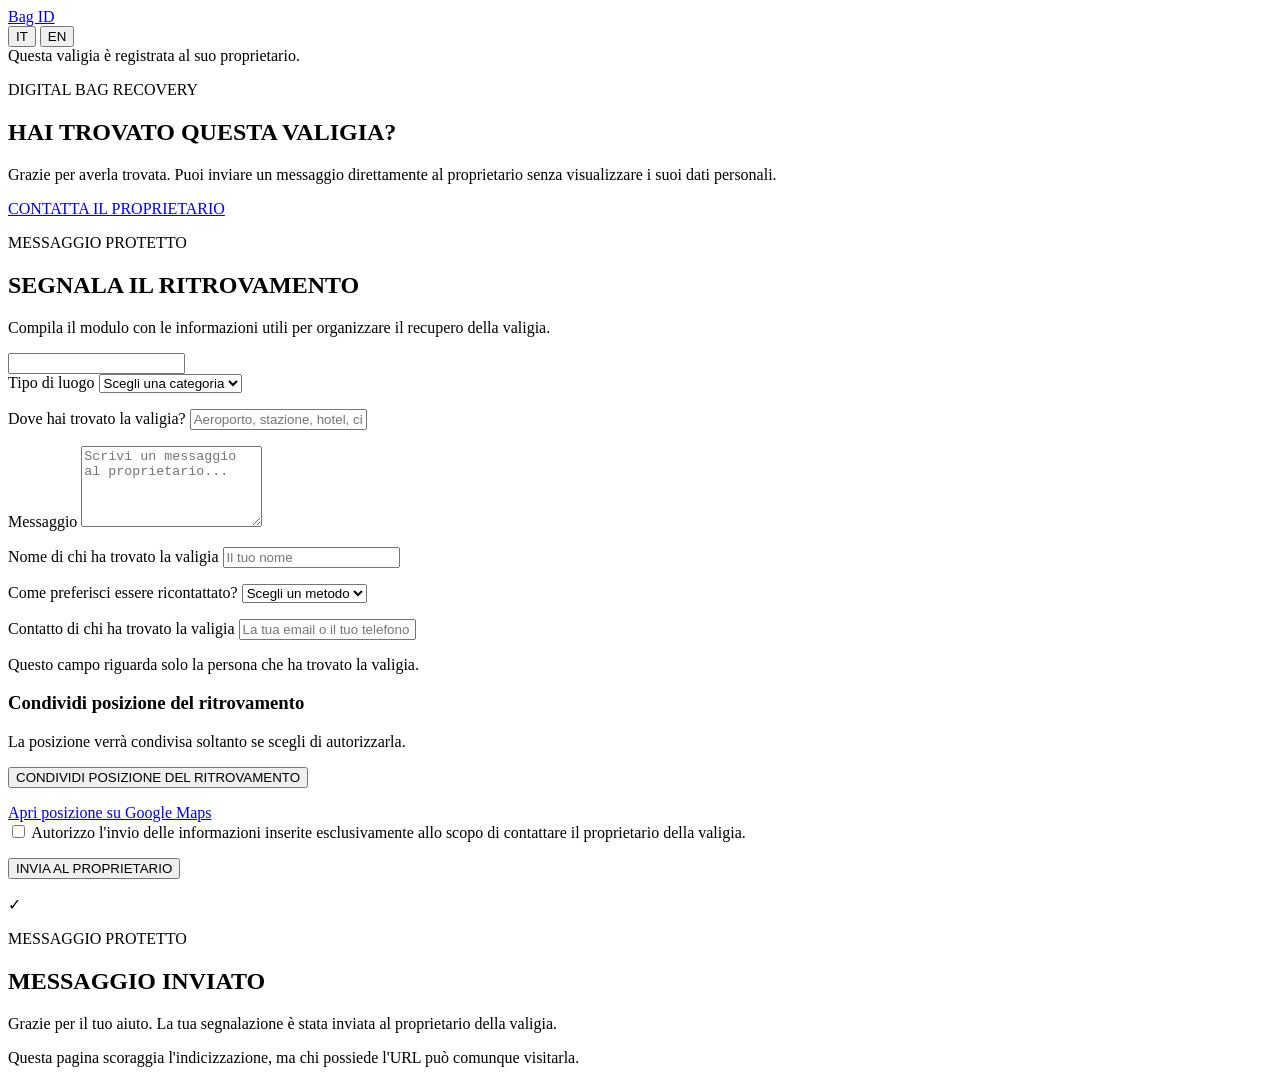
==== index.html @ 45aa37a3 "Add initial HTML structure for contact page" ====
<!doctype html>
<html lang="it">
  <head>
    <meta charset="utf-8">
    <meta name="viewport" content="width=device-width, initial-scale=1">
    <meta name="robots" content="noindex, nofollow, noarchive, nosnippet">
    <meta name="description" content="Pagina privata di contatto per una valigia registrata.">
    <meta name="theme-color" content="#111111">
    <title>Bag ID | Contatta il proprietario</title>
    <link rel="manifest" href="manifest.json">
    <link rel="stylesheet" href="assets/css/style.css">
  </head>
  <body data-page="home">
    <header class="topbar" aria-label="Navigazione">
      <a class="brand" href="#home" aria-label="Bag ID">
        <span class="suitcase-mark suitcase-mark-small" aria-hidden="true"></span>
        <span>Bag ID</span>
      </a>
      <nav class="topbar-actions" aria-label="Azioni rapide">
        <div class="language-switcher" role="group" aria-label="Seleziona lingua">
          <button class="lang-button is-active" type="button" data-lang="it" aria-pressed="true">IT</button>
          <button class="lang-button" type="button" data-lang="en" aria-pressed="false">EN</button>
        </div>
      </nav>
    </header>

    <main id="home">
      <section class="hero-section" aria-labelledby="hero-title">
        <div class="hero-panel">
          <div class="bag-status">
            <span class="status-dot" aria-hidden="true"></span>
            <span data-i18n="registered">Questa valigia è registrata al suo proprietario.</span>
          </div>

          <div class="hero-icon" aria-hidden="true">
            <span class="suitcase-mark suitcase-mark-large"></span>
          </div>

          <p class="eyebrow" data-i18n="serviceLabel">DIGITAL BAG RECOVERY</p>
          <h1 id="hero-title" data-i18n="heroTitle">HAI TROVATO QUESTA VALIGIA?</h1>
          <p class="hero-copy" data-i18n="heroCopy">
            Grazie per averla trovata. Puoi inviare un messaggio direttamente al proprietario senza visualizzare i suoi dati personali.
          </p>

          <a class="primary-button" href="#contact-section" data-i18n="contactOwner">CONTATTA IL PROPRIETARIO</a>
        </div>
      </section>

      <section class="form-section" id="contact-section" aria-labelledby="form-title">
        <div class="form-card">
          <div class="section-heading">
            <p class="eyebrow" data-i18n="secureFormLabel">MESSAGGIO PROTETTO</p>
            <h2 id="form-title" data-i18n="formTitle">SEGNALA IL RITROVAMENTO</h2>
            <p data-i18n="formIntro">Compila il modulo con le informazioni utili per organizzare il recupero della valigia.</p>
          </div>

          <form id="contact-form" novalidate>
            <input type="hidden" name="bag_id" id="bag-id-field">
            <input type="hidden" name="page_url" id="page-url-field">
            <input type="hidden" name="language" id="language-field" value="it">
            <input type="hidden" name="found_latitude" id="latitude-field">
            <input type="hidden" name="found_longitude" id="longitude-field">
            <input type="hidden" name="google_maps_link" id="maps-link-field">
            <input class="hidden-field" type="text" name="_gotcha" tabindex="-1" autocomplete="off">

            <div class="field-grid">
              <div class="field-group">
                <label for="place-type" data-i18n="placeTypeLabel">Tipo di luogo</label>
                <select id="place-type" name="found_place_type" required>
                  <option value="" data-i18n="placeTypePlaceholder">Scegli una categoria</option>
                  <option value="airport" data-i18n="placeAirport">Aeroporto</option>
                  <option value="station" data-i18n="placeStation">Stazione</option>
                  <option value="hotel" data-i18n="placeHotel">Hotel</option>
                  <option value="transport" data-i18n="placeTransport">Treno, bus o taxi</option>
                  <option value="city" data-i18n="placeCity">Città o strada</option>
                  <option value="other" data-i18n="placeOther">Altro</option>
                </select>
                <p class="field-error" data-error-for="place-type"></p>
              </div>

              <div class="field-group">
                <label for="found-location" data-i18n="locationLabel">Dove hai trovato la valigia?</label>
                <input id="found-location" name="found_location" type="text" required autocomplete="street-address" data-i18n-placeholder="locationPlaceholder" placeholder="Aeroporto, stazione, hotel, città...">
                <p class="field-error" data-error-for="found-location"></p>
              </div>
            </div>

            <div class="field-group">
              <label for="message" data-i18n="messageLabel">Messaggio</label>
              <textarea id="message" name="message" rows="5" required data-i18n-placeholder="messagePlaceholder" placeholder="Scrivi un messaggio al proprietario..."></textarea>
              <p class="field-error" data-error-for="message"></p>
            </div>

            <div class="field-grid">
              <div class="field-group">
                <label for="finder-name" data-i18n="finderNameLabel">Nome di chi ha trovato la valigia</label>
                <input id="finder-name" name="finder_name" type="text" required autocomplete="off" data-i18n-placeholder="finderNamePlaceholder" placeholder="Il tuo nome">
                <p class="field-error" data-error-for="finder-name"></p>
              </div>

              <div class="field-group">
                <label for="contact-method" data-i18n="contactMethodLabel">Come preferisci essere ricontattato?</label>
                <select id="contact-method" name="finder_contact_method" required>
                  <option value="" data-i18n="contactMethodPlaceholder">Scegli un metodo</option>
                  <option value="email" data-i18n="contactEmail">Email</option>
                  <option value="phone" data-i18n="contactPhone">Telefono</option>
                  <option value="whatsapp" data-i18n="contactWhatsapp">WhatsApp</option>
                </select>
                <p class="field-error" data-error-for="contact-method"></p>
              </div>
            </div>

            <div class="field-group">
                <label for="finder-contact" data-i18n="finderContactLabel">Contatto di chi ha trovato la valigia</label>
                <input id="finder-contact" name="finder_contact" type="text" required autocomplete="off" data-i18n-placeholder="finderContactPlaceholder" placeholder="La tua email o il tuo telefono">
                <p class="field-hint" data-i18n="finderContactHint">Questo campo riguarda solo la persona che ha trovato la valigia.</p>
                <p class="field-error" data-error-for="finder-contact"></p>
            </div>

            <div class="location-box">
              <div>
                <h3 data-i18n="shareLocationTitle">Condividi posizione del ritrovamento</h3>
                <p data-i18n="shareLocationText">La posizione verrà condivisa soltanto se scegli di autorizzarla.</p>
              </div>
              <button class="secondary-button" type="button" id="location-button" data-i18n="shareLocationButton">CONDIVIDI POSIZIONE DEL RITROVAMENTO</button>
              <p class="location-status" id="location-status" role="status" aria-live="polite"></p>
              <p class="coordinates-preview is-hidden" id="coordinates-preview"></p>
              <a class="maps-preview is-hidden" id="maps-preview" href="#" target="_blank" rel="noopener" data-i18n="openMaps">Apri posizione su Google Maps</a>
            </div>

            <label class="privacy-check">
              <input type="checkbox" id="privacy-consent" name="privacy_consent" value="yes" required>
              <span data-i18n="privacyConsent">Autorizzo l'invio delle informazioni inserite esclusivamente allo scopo di contattare il proprietario della valigia.</span>
            </label>
            <p class="field-error" data-error-for="privacy-consent"></p>

            <div class="form-actions">
              <button class="primary-button" type="submit" id="submit-button" data-i18n="submitButton">INVIA AL PROPRIETARIO</button>
              <p class="form-status" id="form-status" role="status" aria-live="polite"></p>
            </div>
          </form>
        </div>
      </section>

      <section class="success-section is-hidden" id="success-screen" aria-live="polite">
        <div class="success-card">
          <div class="success-symbol" aria-hidden="true">✓</div>
          <p class="eyebrow" data-i18n="secureFormLabel">MESSAGGIO PROTETTO</p>
          <h2 data-i18n="successTitle">MESSAGGIO INVIATO</h2>
          <p data-i18n="successText">Grazie per il tuo aiuto. La tua segnalazione è stata inviata al proprietario della valigia.</p>
        </div>
      </section>
    </main>

    <footer class="site-footer">
      <p data-i18n="footerText">Questa pagina scoraggia l'indicizzazione, ma chi possiede l'URL può comunque visitarla.</p>
    </footer>

    <script src="assets/js/config.js"></script>
    <script src="assets/js/app.js"></script>
  </body>
</html>
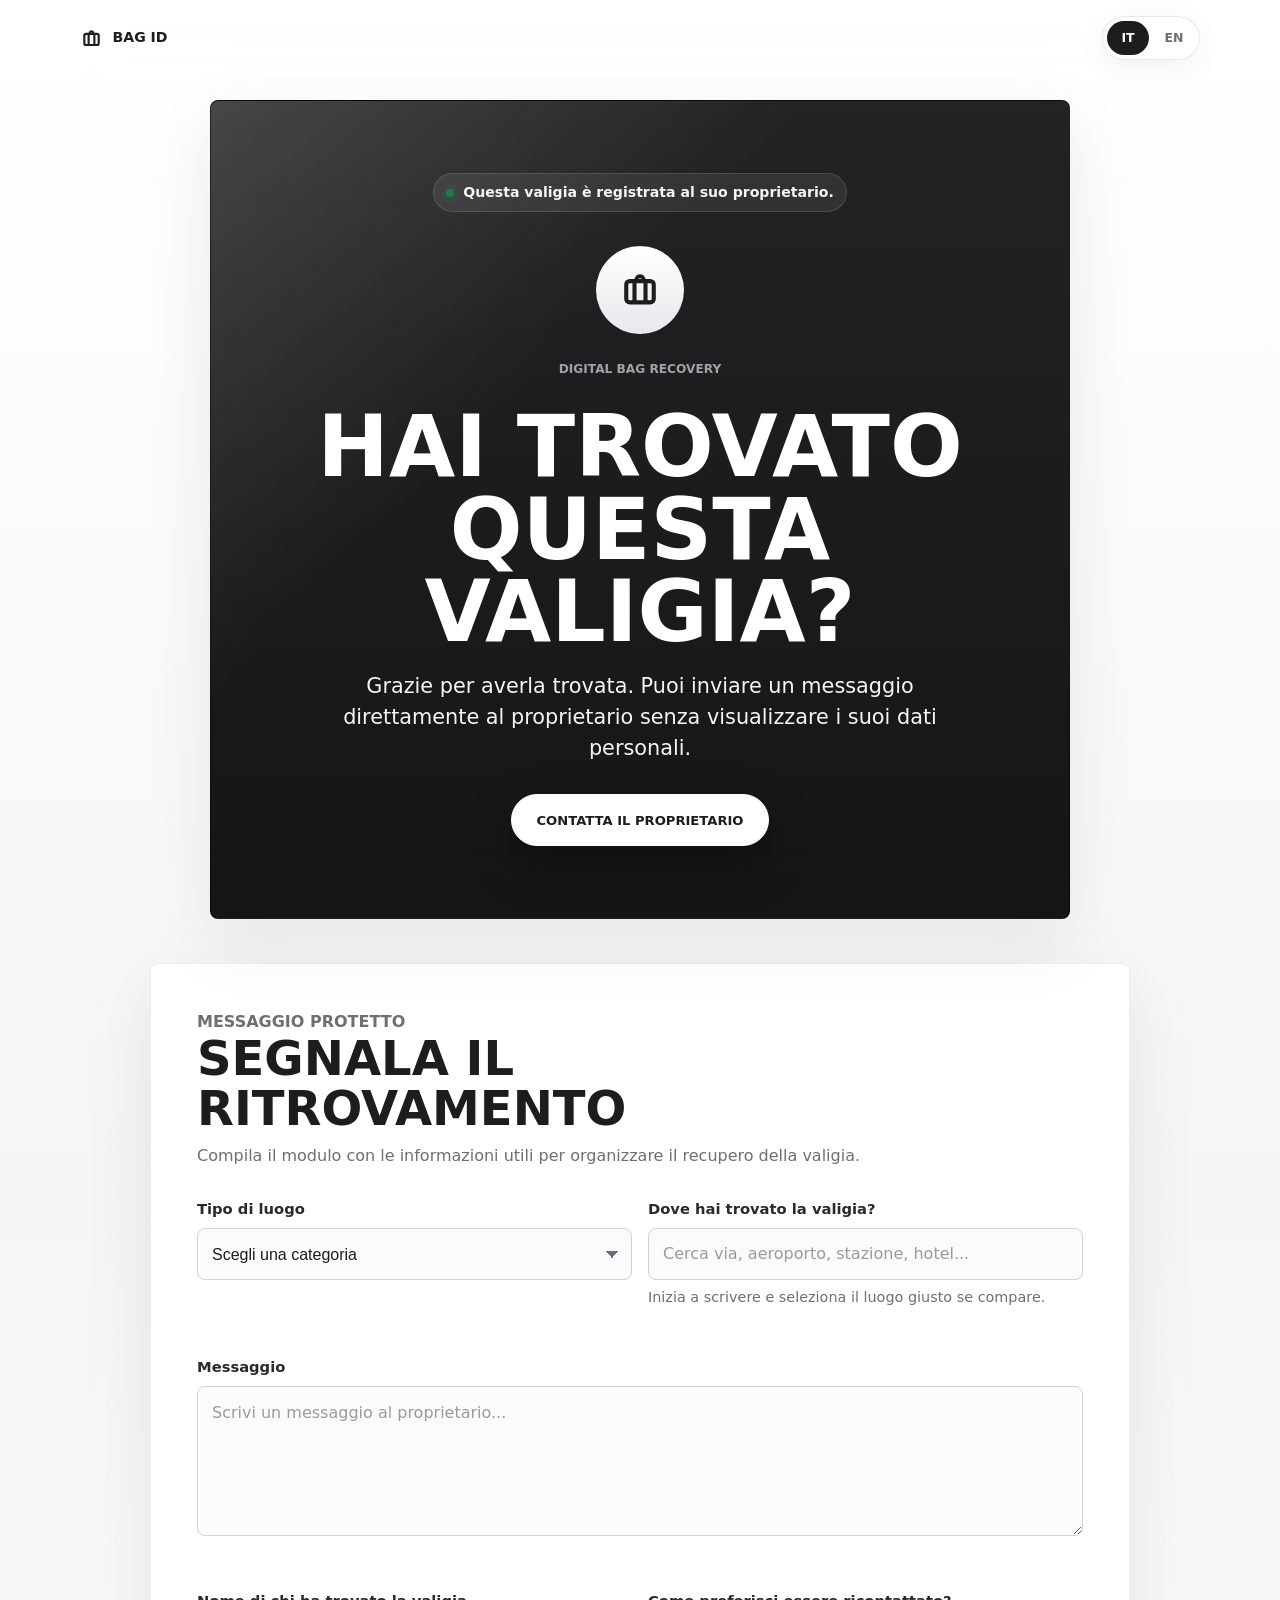
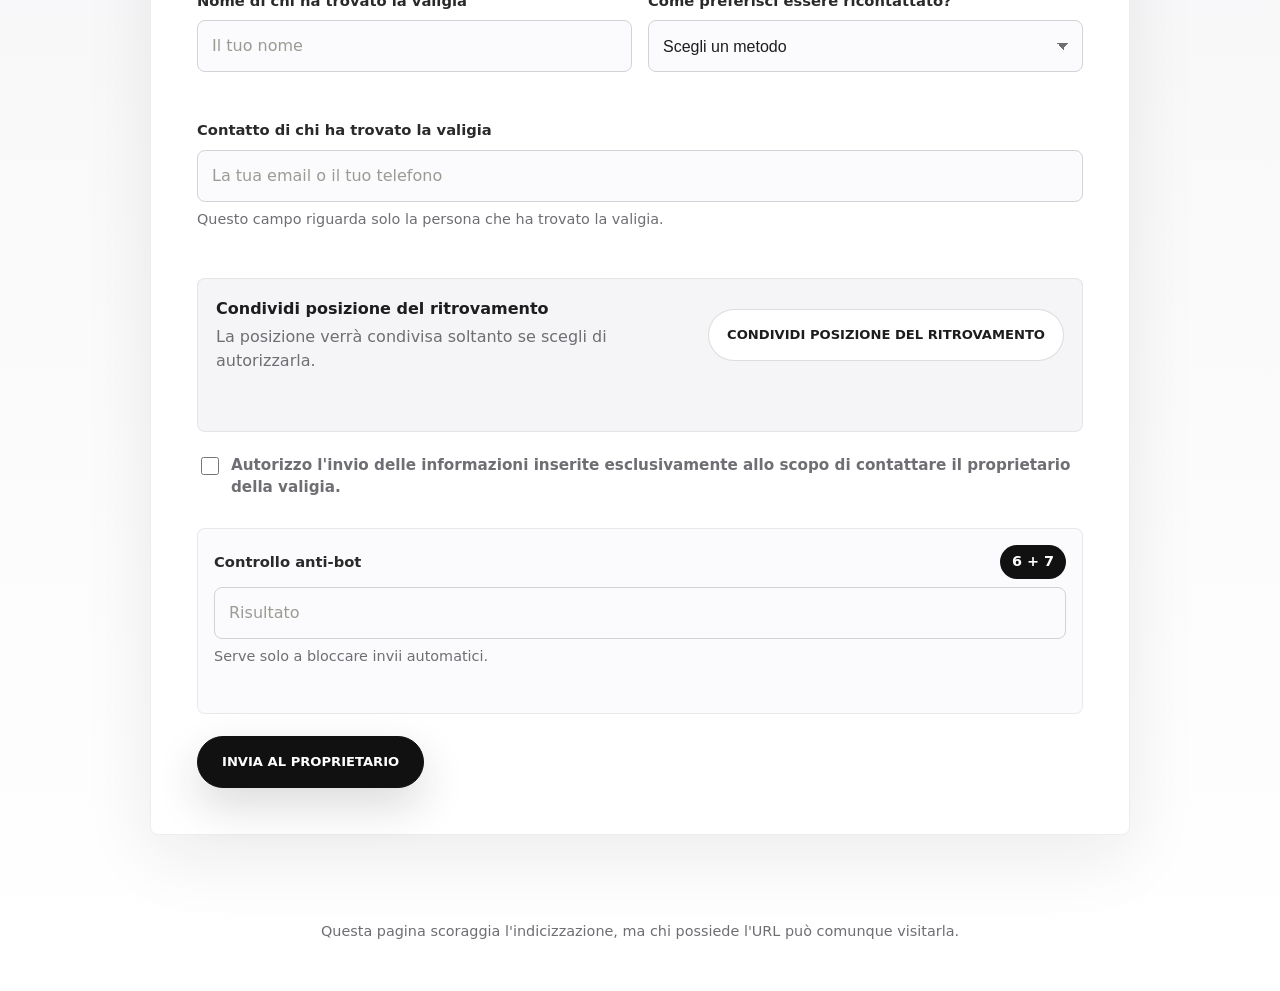
==== commit 88ea6dad: "Add address search and anti-bot fields" ====
--- a/index.html
+++ b/index.html
@@ -8,6 +8,7 @@
     <meta name="theme-color" content="#111111">
     <title>Bag ID | Contatta il proprietario</title>
     <link rel="manifest" href="manifest.json">
+    <link rel="apple-touch-icon" href="assets/icons/icon-192.png">
     <link rel="stylesheet" href="assets/css/style.css">
   </head>
   <body data-page="home">
@@ -61,6 +62,8 @@
             <input type="hidden" name="found_latitude" id="latitude-field">
             <input type="hidden" name="found_longitude" id="longitude-field">
             <input type="hidden" name="google_maps_link" id="maps-link-field">
+            <input type="hidden" name="bot_a" id="bot-a-field">
+            <input type="hidden" name="bot_b" id="bot-b-field">
             <input class="hidden-field" type="text" name="_gotcha" tabindex="-1" autocomplete="off">
 
             <div class="field-grid">
@@ -80,7 +83,9 @@
 
               <div class="field-group">
                 <label for="found-location" data-i18n="locationLabel">Dove hai trovato la valigia?</label>
-                <input id="found-location" name="found_location" type="text" required autocomplete="street-address" data-i18n-placeholder="locationPlaceholder" placeholder="Aeroporto, stazione, hotel, città...">
+                <input id="found-location" name="found_location" type="text" required autocomplete="street-address" data-i18n-placeholder="locationPlaceholder" placeholder="Aeroporto, stazione, hotel, città..." aria-autocomplete="list" aria-expanded="false" aria-controls="address-suggestions">
+                <div class="address-suggestions is-hidden" id="address-suggestions" role="listbox" aria-label="Suggerimenti luogo"></div>
+                <p class="field-hint" id="address-search-status" data-i18n="addressSearchHint">Inizia a scrivere e seleziona il luogo giusto se compare.</p>
                 <p class="field-error" data-error-for="found-location"></p>
               </div>
             </div>
@@ -126,6 +131,9 @@
               <p class="location-status" id="location-status" role="status" aria-live="polite"></p>
               <p class="coordinates-preview is-hidden" id="coordinates-preview"></p>
               <a class="maps-preview is-hidden" id="maps-preview" href="#" target="_blank" rel="noopener" data-i18n="openMaps">Apri posizione su Google Maps</a>
+              <div class="found-map is-hidden" id="found-map" aria-label="Mappa del luogo selezionato">
+                <iframe id="found-map-frame" title="Mappa del luogo selezionato" loading="lazy" referrerpolicy="no-referrer-when-downgrade"></iframe>
+              </div>
             </div>
 
             <label class="privacy-check">
@@ -133,6 +141,16 @@
               <span data-i18n="privacyConsent">Autorizzo l'invio delle informazioni inserite esclusivamente allo scopo di contattare il proprietario della valigia.</span>
             </label>
             <p class="field-error" data-error-for="privacy-consent"></p>
+
+            <div class="field-group anti-bot-box">
+              <label for="bot-answer">
+                <span data-i18n="antiBotLabel">Controllo anti-bot</span>
+                <strong id="bot-question">0 + 0</strong>
+              </label>
+              <input id="bot-answer" name="bot_answer" type="text" required inputmode="numeric" autocomplete="off" data-i18n-placeholder="antiBotPlaceholder" placeholder="Risultato">
+              <p class="field-hint" data-i18n="antiBotHint">Serve solo a bloccare invii automatici.</p>
+              <p class="field-error" data-error-for="bot-answer"></p>
+            </div>
 
             <div class="form-actions">
               <button class="primary-button" type="submit" id="submit-button" data-i18n="submitButton">INVIA AL PROPRIETARIO</button>
--- a/assets/css/style.css
+++ b/assets/css/style.css
@@ -0,0 +1,1240 @@
+:root {
+  --tag-width: 85mm;
+  --tag-height: 54mm;
+  --bg: #f5f5f7;
+  --ink: #1d1d1f;
+  --muted: #6e6e73;
+  --line: #d2d2d7;
+  --panel: rgba(255, 255, 255, 0.92);
+  --panel-strong: #ffffff;
+  --accent: #0071e3;
+  --accent-dark: #0057b8;
+  --success: #1f7a4d;
+  --error: #b42318;
+  --radius: 8px;
+  --shadow: 0 22px 70px rgba(29, 29, 31, 0.08);
+  color-scheme: light;
+}
+
+* {
+  box-sizing: border-box;
+}
+
+html {
+  min-height: 100%;
+  scroll-behavior: smooth;
+}
+
+body {
+  min-height: 100%;
+  margin: 0;
+  background: linear-gradient(180deg, #ffffff 0%, var(--bg) 46%, #ffffff 100%);
+  color: var(--ink);
+  font-family: Inter, ui-sans-serif, system-ui, -apple-system, BlinkMacSystemFont, "Segoe UI", sans-serif;
+  line-height: 1.5;
+  letter-spacing: 0;
+}
+
+button,
+input,
+textarea {
+  font: inherit;
+}
+
+a {
+  color: inherit;
+}
+
+.topbar {
+  position: sticky;
+  top: 0;
+  z-index: 20;
+  display: flex;
+  align-items: center;
+  justify-content: space-between;
+  gap: 16px;
+  width: min(1120px, calc(100% - 32px));
+  margin: 0 auto;
+  padding: 16px 0;
+  backdrop-filter: blur(18px);
+}
+
+.brand {
+  display: inline-flex;
+  align-items: center;
+  gap: 10px;
+  min-height: 40px;
+  white-space: nowrap;
+  color: var(--ink);
+  font-size: 0.88rem;
+  font-weight: 750;
+  text-decoration: none;
+  text-transform: uppercase;
+}
+
+.topbar-actions {
+  display: flex;
+  align-items: center;
+  gap: 10px;
+}
+
+.language-switcher {
+  display: inline-flex;
+  gap: 4px;
+  padding: 4px;
+  border: 1px solid rgba(29, 29, 31, 0.1);
+  border-radius: 999px;
+  background: rgba(255, 255, 255, 0.72);
+  box-shadow: 0 8px 30px rgba(29, 29, 31, 0.05);
+}
+
+.lang-button {
+  min-width: 42px;
+  min-height: 34px;
+  border: 0;
+  border-radius: 999px;
+  background: transparent;
+  color: var(--muted);
+  cursor: pointer;
+  font-size: 0.78rem;
+  font-weight: 800;
+}
+
+.lang-button.is-active {
+  background: var(--ink);
+  color: #ffffff;
+}
+
+.suitcase-mark {
+  display: inline-block;
+  flex: 0 0 auto;
+  background: currentColor;
+  mask: url("../icons/suitcase.svg") center / contain no-repeat;
+  -webkit-mask: url("../icons/suitcase.svg") center / contain no-repeat;
+}
+
+.suitcase-mark-small {
+  width: 23px;
+  height: 23px;
+}
+
+.hero-section {
+  display: grid;
+  min-height: min(820px, calc(100vh - 72px));
+  padding: 24px 16px 34px;
+  place-items: center;
+}
+
+.hero-panel,
+.form-card,
+.success-card,
+.info-card,
+.not-found-card {
+  border: 1px solid rgba(29, 29, 31, 0.08);
+  border-radius: var(--radius);
+  background: var(--panel);
+  box-shadow: var(--shadow);
+}
+
+.hero-panel {
+  position: relative;
+  overflow: hidden;
+  width: min(860px, 100%);
+  padding: clamp(28px, 7vw, 72px);
+  background: linear-gradient(180deg, #232326 0%, #09090a 100%);
+  color: #ffffff;
+  text-align: center;
+}
+
+.hero-panel::before {
+  position: absolute;
+  inset: 0;
+  background:
+    linear-gradient(135deg, rgba(255, 255, 255, 0.16), transparent 36%),
+    linear-gradient(180deg, transparent 0%, rgba(255, 255, 255, 0.05) 100%);
+  content: "";
+  pointer-events: none;
+}
+
+.hero-panel > * {
+  position: relative;
+}
+
+.bag-status {
+  display: inline-flex;
+  align-items: center;
+  gap: 9px;
+  padding: 8px 12px;
+  border: 1px solid rgba(255, 255, 255, 0.12);
+  border-radius: 999px;
+  background: rgba(255, 255, 255, 0.08);
+  color: #f5f5f7;
+  font-size: 0.88rem;
+  font-weight: 650;
+}
+
+.status-dot {
+  width: 8px;
+  height: 8px;
+  border-radius: 999px;
+  background: var(--success);
+  box-shadow: 0 0 0 5px rgba(31, 122, 77, 0.12);
+}
+
+.hero-icon {
+  display: grid;
+  width: 88px;
+  height: 88px;
+  margin: 34px auto 26px;
+  border: 1px solid rgba(255, 255, 255, 0.18);
+  border-radius: 50%;
+  background: linear-gradient(180deg, #ffffff, #e8e8ed);
+  color: var(--ink);
+  place-items: center;
+}
+
+.suitcase-mark-large {
+  width: 44px;
+  height: 44px;
+}
+
+.eyebrow {
+  margin: 0 0 8px;
+  color: var(--accent-dark);
+  font-size: 0.76rem;
+  font-weight: 850;
+  text-transform: uppercase;
+}
+
+.bag-id {
+  margin: 0;
+  font-size: clamp(2.5rem, 14vw, 6.5rem);
+  font-weight: 860;
+  line-height: 0.95;
+}
+
+.hero-panel .eyebrow {
+  color: #a1a1a6;
+}
+
+.hero-panel h1,
+.not-found-card h1 {
+  max-width: 11ch;
+  margin: 28px auto 18px;
+  font-size: clamp(2.1rem, 8vw, 5.35rem);
+  font-weight: 880;
+  line-height: 0.96;
+}
+
+.hero-copy,
+.not-found-card p {
+  max-width: 620px;
+  margin: 0 auto 30px;
+  color: var(--muted);
+  font-size: clamp(1.02rem, 2.4vw, 1.3rem);
+}
+
+.hero-panel .hero-copy {
+  color: #f5f5f7;
+}
+
+.primary-button,
+.secondary-button {
+  display: inline-flex;
+  align-items: center;
+  justify-content: center;
+  min-height: 52px;
+  border-radius: 999px;
+  cursor: pointer;
+  font-size: 0.82rem;
+  font-weight: 850;
+  text-decoration: none;
+  transition: transform 180ms ease, box-shadow 180ms ease, background 180ms ease;
+}
+
+.primary-button {
+  border: 1px solid #111111;
+  background: #111111;
+  color: #ffffff;
+  padding: 0 24px;
+  box-shadow: 0 18px 44px rgba(29, 29, 31, 0.16);
+}
+
+.hero-panel .primary-button {
+  border-color: #ffffff;
+  background: #ffffff;
+  color: var(--ink);
+  box-shadow: 0 18px 44px rgba(0, 0, 0, 0.35);
+}
+
+.secondary-button {
+  border: 1px solid rgba(17, 17, 17, 0.14);
+  background: #ffffff;
+  color: var(--ink);
+  padding: 0 18px;
+}
+
+.primary-button:hover,
+.secondary-button:hover {
+  transform: translateY(-1px);
+}
+
+.primary-button:focus-visible,
+.secondary-button:focus-visible,
+.lang-button:focus-visible,
+input:focus-visible,
+select:focus-visible,
+textarea:focus-visible {
+  outline: 3px solid rgba(0, 113, 227, 0.32);
+  outline-offset: 3px;
+}
+
+.primary-button:disabled,
+.secondary-button:disabled {
+  cursor: not-allowed;
+  opacity: 0.62;
+  transform: none;
+}
+
+.trust-section {
+  display: grid;
+  grid-template-columns: repeat(3, minmax(0, 1fr));
+  gap: 14px;
+  width: min(1120px, calc(100% - 32px));
+  margin: 0 auto;
+  padding: 16px 0 42px;
+}
+
+.info-card {
+  padding: 22px;
+  background: rgba(255, 255, 255, 0.7);
+}
+
+.info-mark {
+  display: inline-flex;
+  align-items: center;
+  justify-content: center;
+  width: 34px;
+  height: 34px;
+  margin-bottom: 22px;
+  border-radius: 50%;
+  background: #111111;
+  color: #ffffff;
+  font-size: 0.74rem;
+  font-weight: 850;
+}
+
+.info-card h2 {
+  margin: 0 0 8px;
+  font-size: 1.05rem;
+}
+
+.info-card p,
+.section-heading p,
+.location-box p,
+.privacy-check,
+.site-footer {
+  color: var(--muted);
+}
+
+.info-card p {
+  margin: 0;
+}
+
+.form-section {
+  width: min(980px, calc(100% - 32px));
+  margin: 0 auto;
+  padding: 10px 0 72px;
+  scroll-margin-top: 92px;
+}
+
+.form-card {
+  padding: clamp(24px, 5vw, 46px);
+  background: var(--panel-strong);
+}
+
+.section-heading {
+  max-width: 680px;
+  margin-bottom: 30px;
+}
+
+.section-heading h2 {
+  margin: 0 0 10px;
+  font-size: clamp(1.7rem, 5vw, 3rem);
+  line-height: 1.04;
+}
+
+.section-heading p {
+  margin: 0;
+  font-size: 1rem;
+}
+
+.field-group {
+  margin-bottom: 18px;
+}
+
+.field-grid {
+  display: grid;
+  grid-template-columns: repeat(2, minmax(0, 1fr));
+  gap: 16px;
+}
+
+label {
+  display: block;
+  margin-bottom: 8px;
+  color: #2a2a2a;
+  font-size: 0.92rem;
+  font-weight: 750;
+}
+
+input,
+select,
+textarea {
+  width: 100%;
+  border: 1px solid var(--line);
+  border-radius: var(--radius);
+  background: #fbfbfd;
+  color: var(--ink);
+  font-size: 1rem;
+}
+
+input {
+  min-height: 52px;
+  padding: 0 14px;
+}
+
+select {
+  min-height: 52px;
+  padding: 0 42px 0 14px;
+  appearance: none;
+  background:
+    linear-gradient(45deg, transparent 50%, #6e6e73 50%) right 18px center / 7px 7px no-repeat,
+    linear-gradient(135deg, #6e6e73 50%, transparent 50%) right 13px center / 7px 7px no-repeat,
+    #fbfbfd;
+  cursor: pointer;
+}
+
+textarea {
+  min-height: 138px;
+  padding: 14px;
+  resize: vertical;
+}
+
+input::placeholder,
+textarea::placeholder {
+  color: #9b9b94;
+}
+
+.field-error,
+.field-hint,
+.form-status,
+.location-status,
+.coordinates-preview {
+  min-height: 22px;
+  margin: 7px 0 0;
+  font-size: 0.9rem;
+}
+
+.field-hint {
+  color: var(--muted);
+}
+
+.address-suggestions {
+  display: grid;
+  gap: 8px;
+  margin-top: 10px;
+}
+
+.address-suggestions button {
+  width: 100%;
+  border: 1px solid rgba(29, 29, 31, 0.1);
+  border-radius: var(--radius);
+  background: #ffffff;
+  color: var(--ink);
+  cursor: pointer;
+  padding: 12px 14px;
+  text-align: left;
+}
+
+.address-suggestions button:hover,
+.address-suggestions button:focus-visible {
+  border-color: rgba(0, 113, 227, 0.38);
+  background: #f3f8ff;
+  outline: none;
+}
+
+.address-suggestions strong,
+.address-suggestions span {
+  display: block;
+  overflow-wrap: anywhere;
+}
+
+.address-suggestions strong {
+  font-size: 0.95rem;
+}
+
+.address-suggestions span {
+  margin-top: 3px;
+  color: var(--muted);
+  font-size: 0.84rem;
+}
+
+.anti-bot-box {
+  border: 1px solid rgba(29, 29, 31, 0.08);
+  border-radius: var(--radius);
+  background: #fbfbfd;
+  padding: 16px;
+}
+
+.anti-bot-box label {
+  display: flex;
+  align-items: center;
+  justify-content: space-between;
+  gap: 12px;
+}
+
+.anti-bot-box strong {
+  display: inline-flex;
+  min-height: 34px;
+  align-items: center;
+  border-radius: 999px;
+  background: #111111;
+  color: #ffffff;
+  padding: 0 12px;
+  font-size: 0.9rem;
+}
+
+.field-error,
+.is-error {
+  color: var(--error);
+}
+
+.is-success {
+  color: var(--success);
+}
+
+.location-status a {
+  color: var(--accent-dark);
+  font-weight: 800;
+}
+
+.maps-preview {
+  grid-column: 1 / -1;
+  display: inline-flex;
+  width: fit-content;
+  min-height: 38px;
+  align-items: center;
+  justify-content: center;
+  border-radius: 999px;
+  color: var(--accent-dark);
+  font-size: 0.92rem;
+  font-weight: 800;
+  text-decoration: none;
+}
+
+.coordinates-preview {
+  grid-column: 1 / -1;
+  color: var(--ink);
+  font-weight: 750;
+}
+
+.found-map,
+.report-location-panel {
+  overflow: hidden;
+  border: 1px solid rgba(29, 29, 31, 0.08);
+  border-radius: var(--radius);
+  background: #ffffff;
+}
+
+.found-map {
+  grid-column: 1 / -1;
+  min-height: 260px;
+}
+
+.found-map iframe,
+.report-location-panel iframe {
+  display: block;
+  width: 100%;
+  border: 0;
+}
+
+.found-map iframe {
+  min-height: 260px;
+}
+
+.maps-preview::after {
+  margin-left: 8px;
+  content: ">";
+}
+
+.is-hidden {
+  display: none !important;
+}
+
+.location-box {
+  display: grid;
+  grid-template-columns: minmax(0, 1fr) auto;
+  gap: 18px;
+  align-items: center;
+  margin: 8px 0 22px;
+  padding: 18px;
+  border: 1px solid rgba(29, 29, 31, 0.08);
+  border-radius: var(--radius);
+  background: #f5f5f7;
+}
+
+.location-box h3 {
+  margin: 0 0 4px;
+  font-size: 1rem;
+}
+
+.location-box p {
+  margin: 0;
+}
+
+.privacy-check {
+  display: grid;
+  grid-template-columns: 22px minmax(0, 1fr);
+  gap: 12px;
+  align-items: start;
+  margin: 4px 0 0;
+  font-size: 0.95rem;
+  font-weight: 550;
+}
+
+.privacy-check input {
+  width: 18px;
+  min-height: 18px;
+  margin-top: 3px;
+  accent-color: var(--ink);
+}
+
+.form-actions {
+  display: flex;
+  align-items: center;
+  flex-wrap: wrap;
+  gap: 16px;
+  margin-top: 22px;
+}
+
+.hidden-field {
+  position: absolute;
+  left: -9999px;
+  width: 1px;
+  height: 1px;
+  opacity: 0;
+}
+
+.success-section {
+  width: min(760px, calc(100% - 32px));
+  margin: 0 auto 72px;
+}
+
+.success-section.is-hidden {
+  display: none;
+}
+
+.success-card {
+  padding: clamp(26px, 7vw, 58px);
+  text-align: center;
+}
+
+.success-symbol {
+  display: grid;
+  width: 72px;
+  height: 72px;
+  margin: 0 auto 22px;
+  border-radius: 50%;
+  background: var(--success);
+  color: #ffffff;
+  font-size: 2.6rem;
+  font-weight: 850;
+  place-items: center;
+}
+
+.success-card h2 {
+  margin: 0 0 10px;
+  font-size: clamp(1.9rem, 6vw, 3.6rem);
+  line-height: 1;
+}
+
+.success-card p {
+  margin: 0 auto;
+  max-width: 540px;
+  color: var(--muted);
+}
+
+.site-footer {
+  width: min(960px, calc(100% - 32px));
+  margin: 0 auto;
+  padding: 0 0 34px;
+  font-size: 0.9rem;
+  text-align: center;
+}
+
+.not-found-page {
+  display: grid;
+  min-height: 100vh;
+  padding: 24px 16px;
+  place-items: center;
+}
+
+.not-found-card {
+  width: min(720px, 100%);
+}
+
+body[data-page="tag"] {
+  background: #f5f5f7;
+}
+
+body[data-page="admin"] {
+  background: linear-gradient(180deg, #ffffff 0%, #f5f5f7 52%, #ffffff 100%);
+}
+
+.compact-button {
+  min-height: 42px;
+  width: auto;
+  padding: 0 18px;
+  white-space: nowrap;
+}
+
+.tag-page {
+  width: min(1180px, calc(100% - 32px));
+  margin: 0 auto;
+  padding: 34px 0 72px;
+}
+
+.tag-stage {
+  display: grid;
+  grid-template-columns: repeat(2, minmax(0, max-content));
+  gap: 28px;
+  align-items: start;
+  justify-content: center;
+  overflow-x: auto;
+  padding: 20px 0;
+}
+
+.print-tag {
+  position: relative;
+  display: grid;
+  width: var(--tag-width);
+  height: var(--tag-height);
+  overflow: hidden;
+  border: 0.35mm solid #111111;
+  border-radius: 3mm;
+  background: #ffffff;
+  color: #111111;
+  box-shadow: 0 18px 52px rgba(17, 17, 17, 0.16);
+}
+
+.print-tag-front {
+  grid-template-columns: 1fr 34mm;
+  gap: 3mm;
+  padding: 6mm;
+  background: #111111;
+  color: #ffffff;
+}
+
+.print-tag-front::before {
+  position: absolute;
+  inset: 0;
+  background:
+    linear-gradient(135deg, rgba(255, 255, 255, 0.12), transparent 44%),
+    linear-gradient(180deg, transparent 0%, rgba(255, 255, 255, 0.08) 100%);
+  content: "";
+}
+
+.tag-copy,
+.qr-shell,
+.print-tag-back > * {
+  position: relative;
+}
+
+.tag-copy {
+  display: flex;
+  min-width: 0;
+  flex-direction: column;
+  justify-content: center;
+}
+
+.suitcase-mark-tag {
+  width: 8.2mm;
+  height: 8.2mm;
+  margin-bottom: 4.5mm;
+}
+
+.tag-kicker,
+.tag-bag-label,
+.tag-small {
+  margin: 0;
+  font-size: 2.5mm;
+  font-weight: 850;
+  line-height: 1;
+}
+
+.print-tag h1 {
+  max-width: 42mm;
+  margin: 1.7mm 0 4.2mm;
+  font-size: 6.2mm;
+  font-weight: 900;
+  line-height: 0.95;
+}
+
+.qr-shell {
+  align-self: center;
+  width: 31mm;
+  height: 31mm;
+  padding: 1.8mm;
+  border: 0.25mm solid #111111;
+  border-radius: 1.4mm;
+  background: #ffffff;
+}
+
+#qr-code,
+#qr-code svg {
+  display: block;
+  width: 100%;
+  height: 100%;
+}
+
+.print-tag-back {
+  align-content: center;
+  justify-items: center;
+  padding: 8mm;
+  text-align: center;
+}
+
+.print-tag-back p {
+  max-width: 58mm;
+  margin: 4mm 0 2mm;
+  font-size: 3.1mm;
+  font-weight: 850;
+  line-height: 1.15;
+}
+
+.print-tag-back h2 {
+  max-width: 58mm;
+  margin: 0;
+  font-size: 6.8mm;
+  font-weight: 900;
+  line-height: 0.95;
+}
+
+.tag-line {
+  width: 38mm;
+  height: 0.35mm;
+  margin: 5mm 0 2.5mm;
+  background: #111111;
+}
+
+.tag-small {
+  margin: 0;
+  font-size: 2.25mm;
+  line-height: 1.15;
+}
+
+.tag-controls {
+  display: grid;
+  grid-template-columns: minmax(0, 1fr);
+  gap: 12px;
+  width: min(720px, 100%);
+  margin: 26px auto 0;
+  padding: 18px;
+  border: 1px solid rgba(17, 17, 17, 0.08);
+  border-radius: var(--radius);
+  background: #ffffff;
+  box-shadow: var(--shadow);
+}
+
+.qr-target {
+  overflow-wrap: anywhere;
+  margin: 0;
+  color: var(--ink);
+  font-weight: 750;
+}
+
+.tag-warning {
+  margin: 0;
+  color: var(--error);
+  font-weight: 700;
+}
+
+.admin-topbar {
+  position: relative;
+}
+
+.admin-page {
+  width: min(1120px, calc(100% - 32px));
+  margin: 0 auto;
+  padding: 18px 0 72px;
+}
+
+.admin-hero {
+  max-width: 720px;
+  margin: 24px auto 28px;
+  text-align: center;
+}
+
+.admin-hero h1 {
+  max-width: 12ch;
+  margin: 0 auto;
+  font-size: clamp(2.1rem, 7vw, 4.9rem);
+  font-weight: 880;
+  line-height: 0.98;
+}
+
+.admin-card,
+.admin-toolbar,
+.report-card,
+.empty-state {
+  border: 1px solid rgba(29, 29, 31, 0.08);
+  border-radius: var(--radius);
+  background: #ffffff;
+  box-shadow: var(--shadow);
+}
+
+.admin-card {
+  max-width: 760px;
+  margin: 0 auto 20px;
+  padding: clamp(20px, 4vw, 32px);
+}
+
+.admin-login {
+  display: grid;
+  grid-template-columns: minmax(0, 1fr) auto;
+  gap: 14px;
+  align-items: end;
+}
+
+.admin-dashboard {
+  display: grid;
+  gap: 16px;
+  margin-top: 18px;
+}
+
+.admin-toolbar {
+  display: grid;
+  grid-template-columns: repeat(3, minmax(0, 1fr)) auto auto;
+  gap: 12px;
+  align-items: center;
+  padding: 16px;
+}
+
+.admin-actions {
+  display: flex;
+  gap: 10px;
+}
+
+.live-refresh {
+  margin: 0 4px 2px;
+  text-align: right;
+}
+
+.admin-stat {
+  min-height: 76px;
+  border: 1px solid var(--line);
+  border-radius: var(--radius);
+  background: #fbfbfd;
+  padding: 14px;
+}
+
+.admin-stat span,
+.admin-stat strong {
+  display: block;
+}
+
+.admin-stat span {
+  font-size: 1.8rem;
+  font-weight: 880;
+  line-height: 1;
+}
+
+.admin-stat strong {
+  margin-top: 6px;
+  color: var(--muted);
+  font-size: 0.82rem;
+}
+
+.report-list {
+  display: grid;
+  gap: 14px;
+}
+
+.report-card,
+.empty-state {
+  padding: clamp(18px, 4vw, 28px);
+}
+
+.empty-state {
+  color: var(--muted);
+  font-weight: 700;
+  text-align: center;
+}
+
+.report-head,
+.report-actions {
+  display: flex;
+  align-items: flex-start;
+  justify-content: space-between;
+  gap: 16px;
+}
+
+.report-head h2 {
+  margin: 0 0 4px;
+  font-size: clamp(1.25rem, 4vw, 2rem);
+  line-height: 1.08;
+}
+
+.report-head time,
+.muted-line {
+  color: var(--muted);
+  font-size: 0.92rem;
+}
+
+.status-badge {
+  display: inline-flex;
+  min-height: 34px;
+  align-items: center;
+  border-radius: 999px;
+  padding: 0 12px;
+  color: #ffffff;
+  font-size: 0.76rem;
+  font-weight: 850;
+  white-space: nowrap;
+}
+
+.status-new {
+  background: #0071e3;
+}
+
+.status-seen {
+  background: #6e6e73;
+}
+
+.status-resolved {
+  background: #1f7a4d;
+}
+
+.report-message-box {
+  margin: 18px 0;
+  border: 1px solid rgba(0, 113, 227, 0.18);
+  border-radius: var(--radius);
+  background: linear-gradient(180deg, #ffffff 0%, #f3f8ff 100%);
+  padding: clamp(16px, 3vw, 22px);
+}
+
+.report-message-box span {
+  display: block;
+  margin-bottom: 8px;
+  color: #0071e3;
+  font-size: 0.76rem;
+  font-weight: 880;
+  letter-spacing: 0;
+}
+
+.report-message-box p {
+  margin: 0;
+  color: #1d1d1f;
+  font-size: clamp(1.08rem, 3vw, 1.35rem);
+  font-weight: 760;
+  line-height: 1.42;
+  overflow-wrap: anywhere;
+}
+
+.report-location-panel {
+  margin: 18px 0;
+}
+
+.report-location-copy {
+  padding: 16px 18px;
+}
+
+.report-location-copy span {
+  display: block;
+  color: #0071e3;
+  font-size: 0.76rem;
+  font-weight: 880;
+}
+
+.report-location-copy strong {
+  display: block;
+  margin-top: 4px;
+  font-size: 1.02rem;
+  line-height: 1.28;
+  overflow-wrap: anywhere;
+}
+
+.report-location-panel iframe {
+  min-height: 320px;
+  border-top: 1px solid rgba(29, 29, 31, 0.08);
+}
+
+.report-details {
+  display: grid;
+  grid-template-columns: repeat(4, minmax(0, 1fr));
+  gap: 10px;
+  margin: 0 0 18px;
+}
+
+.report-details div {
+  min-width: 0;
+  border: 1px solid var(--line);
+  border-radius: var(--radius);
+  background: #fbfbfd;
+  padding: 12px;
+}
+
+.report-details dt {
+  margin-bottom: 4px;
+  color: var(--muted);
+  font-size: 0.76rem;
+  font-weight: 850;
+  text-transform: uppercase;
+}
+
+.report-details dd {
+  margin: 0;
+  font-weight: 750;
+  overflow-wrap: anywhere;
+}
+
+.admin-map-link {
+  margin-top: 8px;
+}
+
+.report-actions label {
+  min-width: 180px;
+}
+
+@media (max-width: 760px) {
+  .topbar {
+    width: min(100% - 24px, 1120px);
+  }
+
+  .trust-section,
+  .field-grid,
+  .location-box {
+    grid-template-columns: 1fr;
+  }
+
+  .trust-section {
+    width: min(100% - 24px, 1120px);
+  }
+
+  .hero-section {
+    padding: 14px 12px 36px;
+  }
+
+  .hero-panel {
+    padding: 26px 18px 30px;
+  }
+
+  .hero-panel h1,
+  .not-found-card h1 {
+    max-width: 10ch;
+  }
+
+  .primary-button,
+  .secondary-button {
+    width: 100%;
+  }
+
+  .topbar .compact-button {
+    width: auto;
+    max-width: 72%;
+    padding: 0 14px;
+    font-size: 0.75rem;
+  }
+
+  .form-actions .primary-button {
+    width: 100%;
+  }
+
+  .tag-stage {
+    grid-template-columns: max-content;
+    justify-content: center;
+    overflow-x: hidden;
+  }
+
+  .admin-page {
+    width: min(100% - 24px, 1120px);
+    padding-bottom: 42px;
+  }
+
+  .admin-login,
+  .admin-toolbar,
+  .report-details {
+    grid-template-columns: 1fr;
+  }
+
+  .admin-actions {
+    display: grid;
+  }
+
+  .live-refresh {
+    text-align: left;
+  }
+
+  .report-head,
+  .report-actions {
+    display: grid;
+  }
+
+  .report-actions label {
+    min-width: 0;
+  }
+}
+
+@media (prefers-reduced-motion: reduce) {
+  *,
+  *::before,
+  *::after {
+    scroll-behavior: auto !important;
+    transition: none !important;
+  }
+}
+
+@page {
+  size: 85mm 54mm;
+  margin: 0;
+}
+
+@media print {
+  :root {
+    --tag-width: 85mm;
+    --tag-height: 54mm;
+  }
+
+  html,
+  body {
+    width: var(--tag-width);
+    height: var(--tag-height);
+    margin: 0;
+    background: #ffffff;
+  }
+
+  .no-print,
+  .tag-controls,
+  .print-tag-back {
+    display: none !important;
+  }
+
+  .tag-page,
+  .tag-stage {
+    display: block;
+    width: var(--tag-width);
+    height: var(--tag-height);
+    margin: 0;
+    padding: 0;
+    overflow: hidden;
+  }
+
+  .print-tag {
+    width: var(--tag-width);
+    height: var(--tag-height);
+    border-radius: 0;
+    box-shadow: none;
+    break-after: avoid;
+    page-break-after: avoid;
+  }
+}
